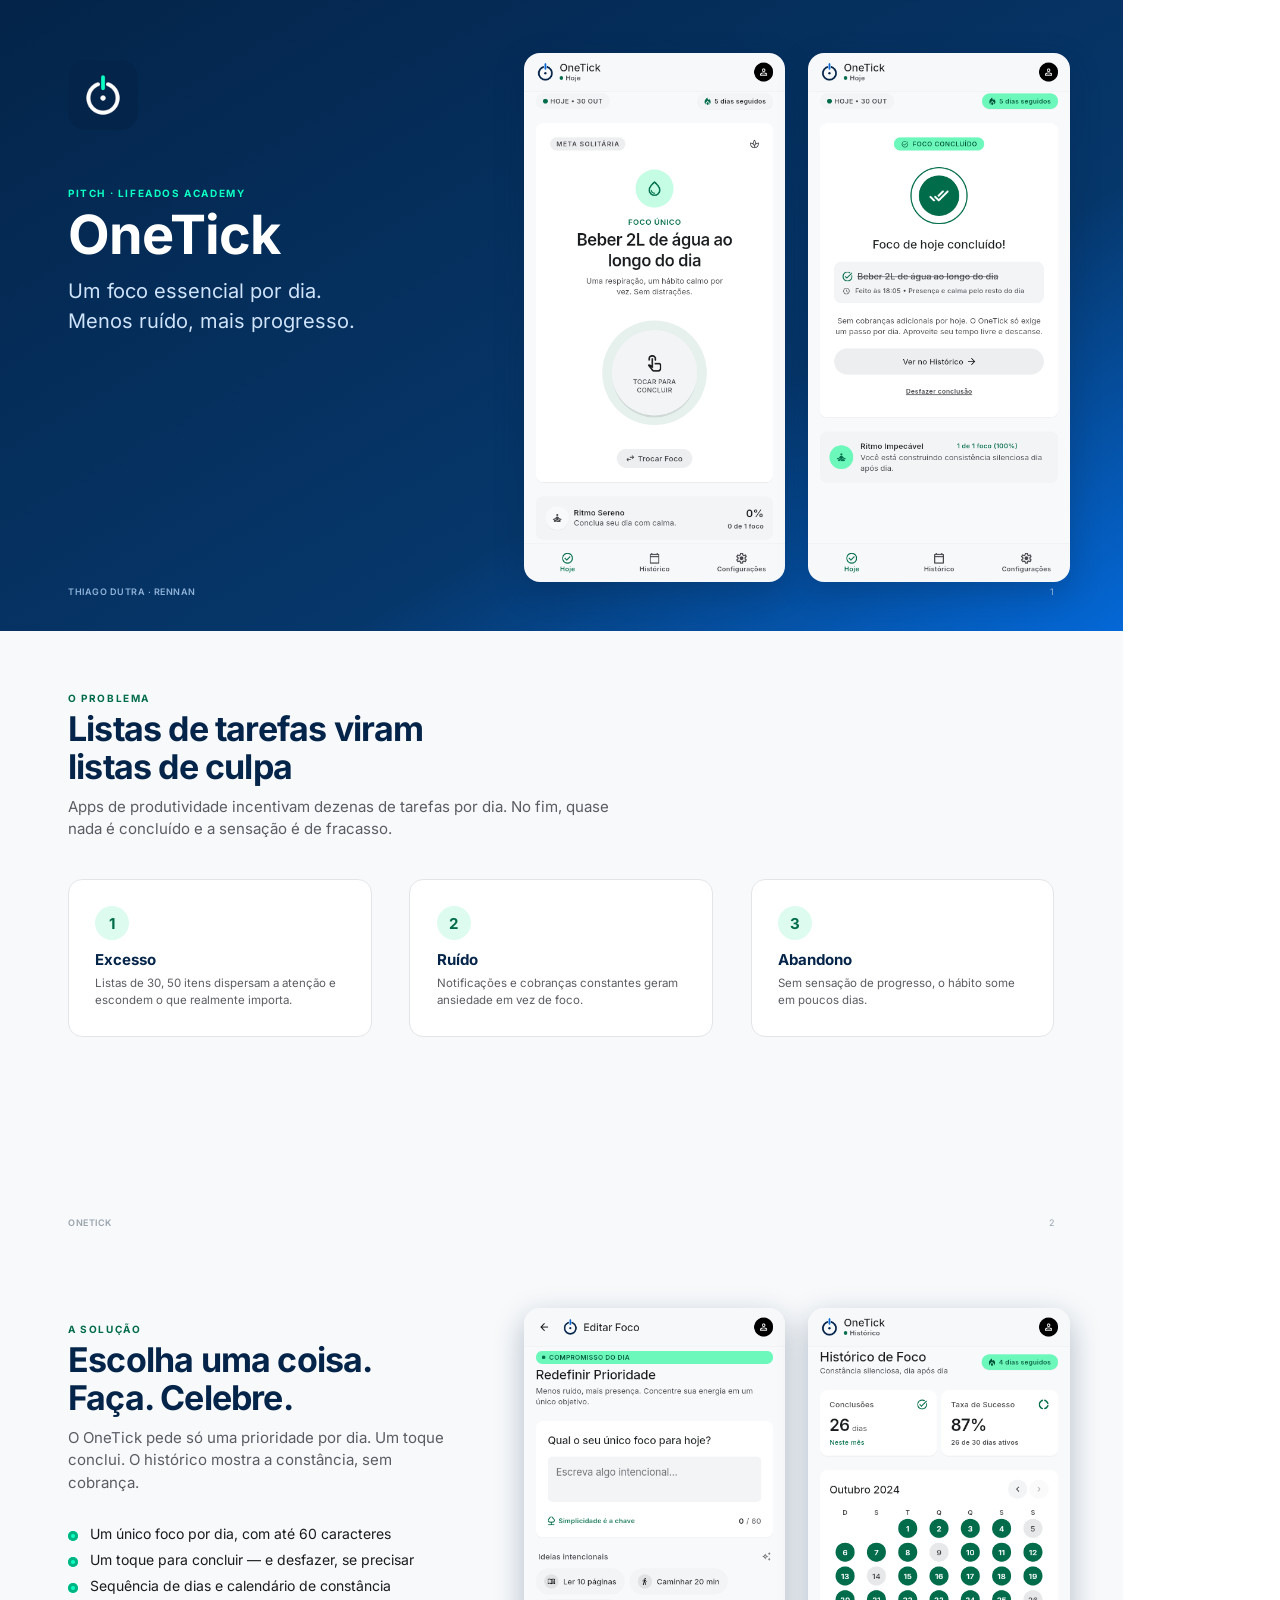
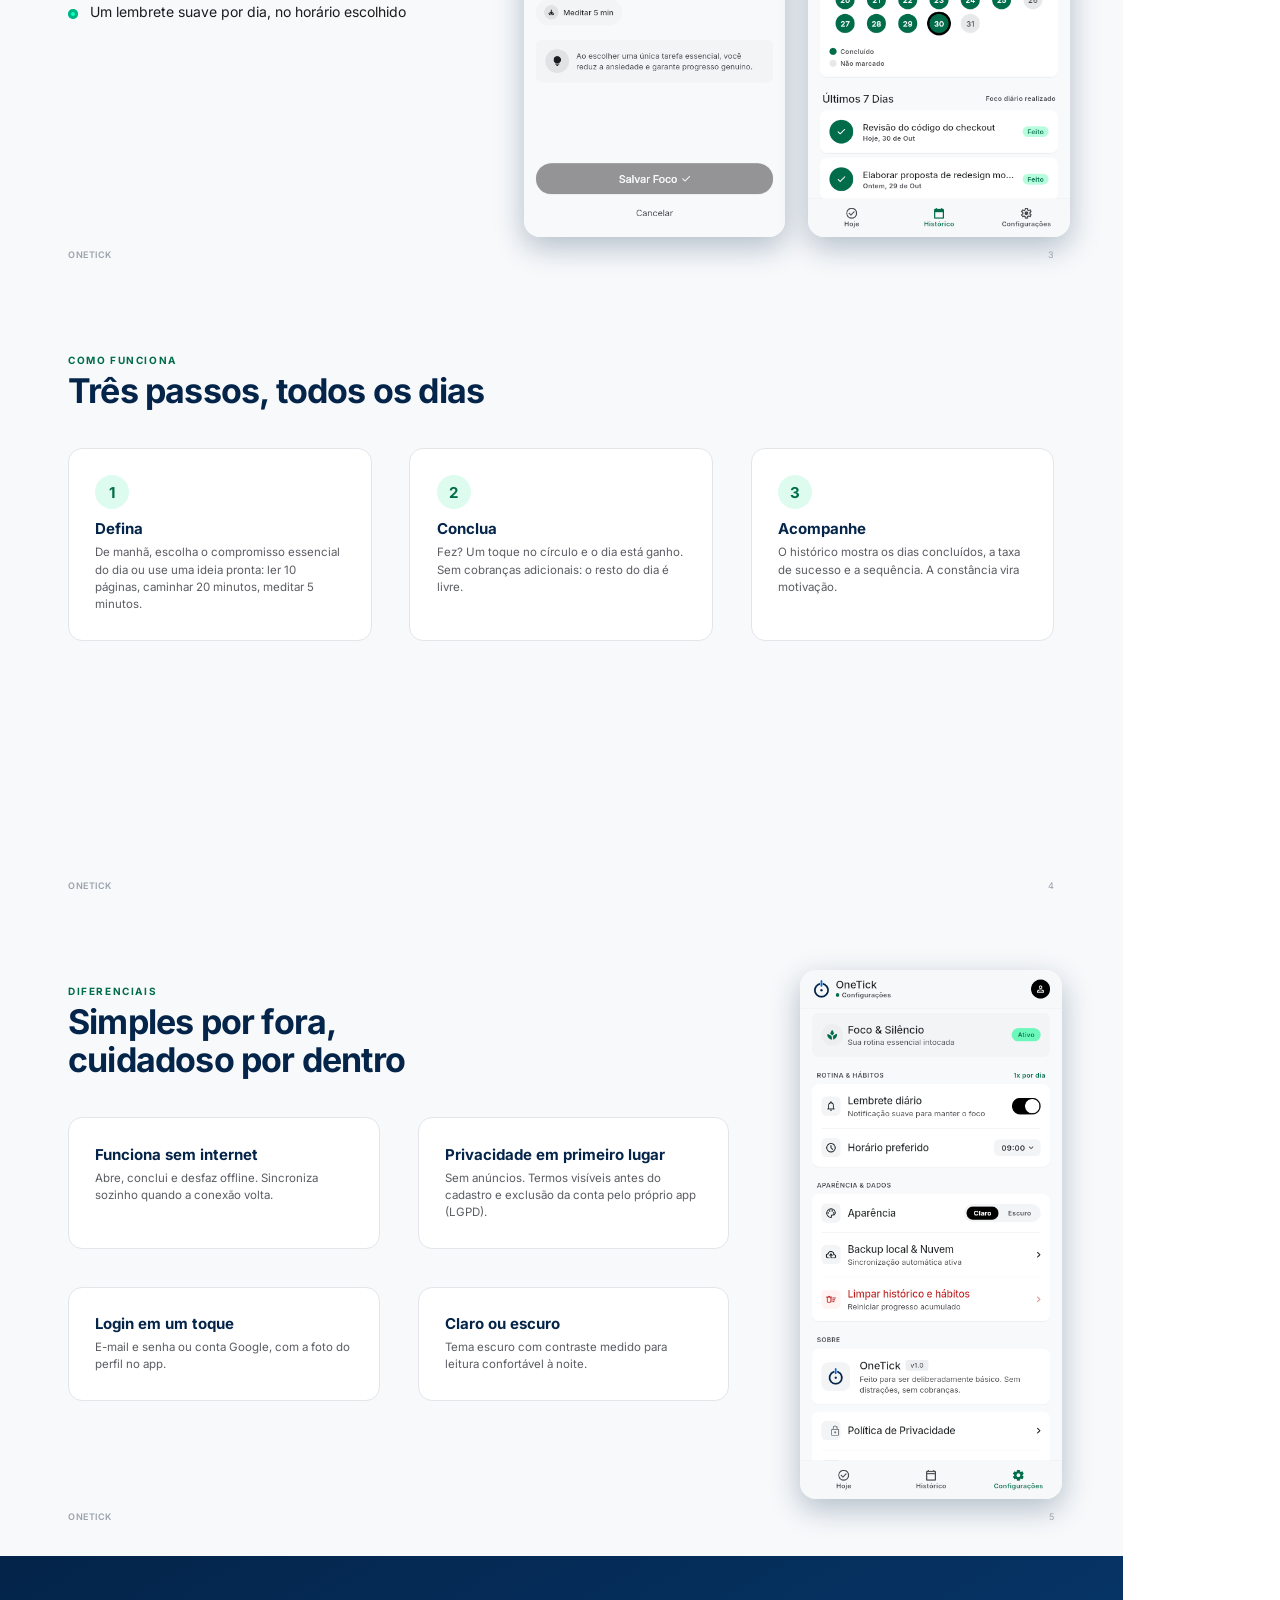
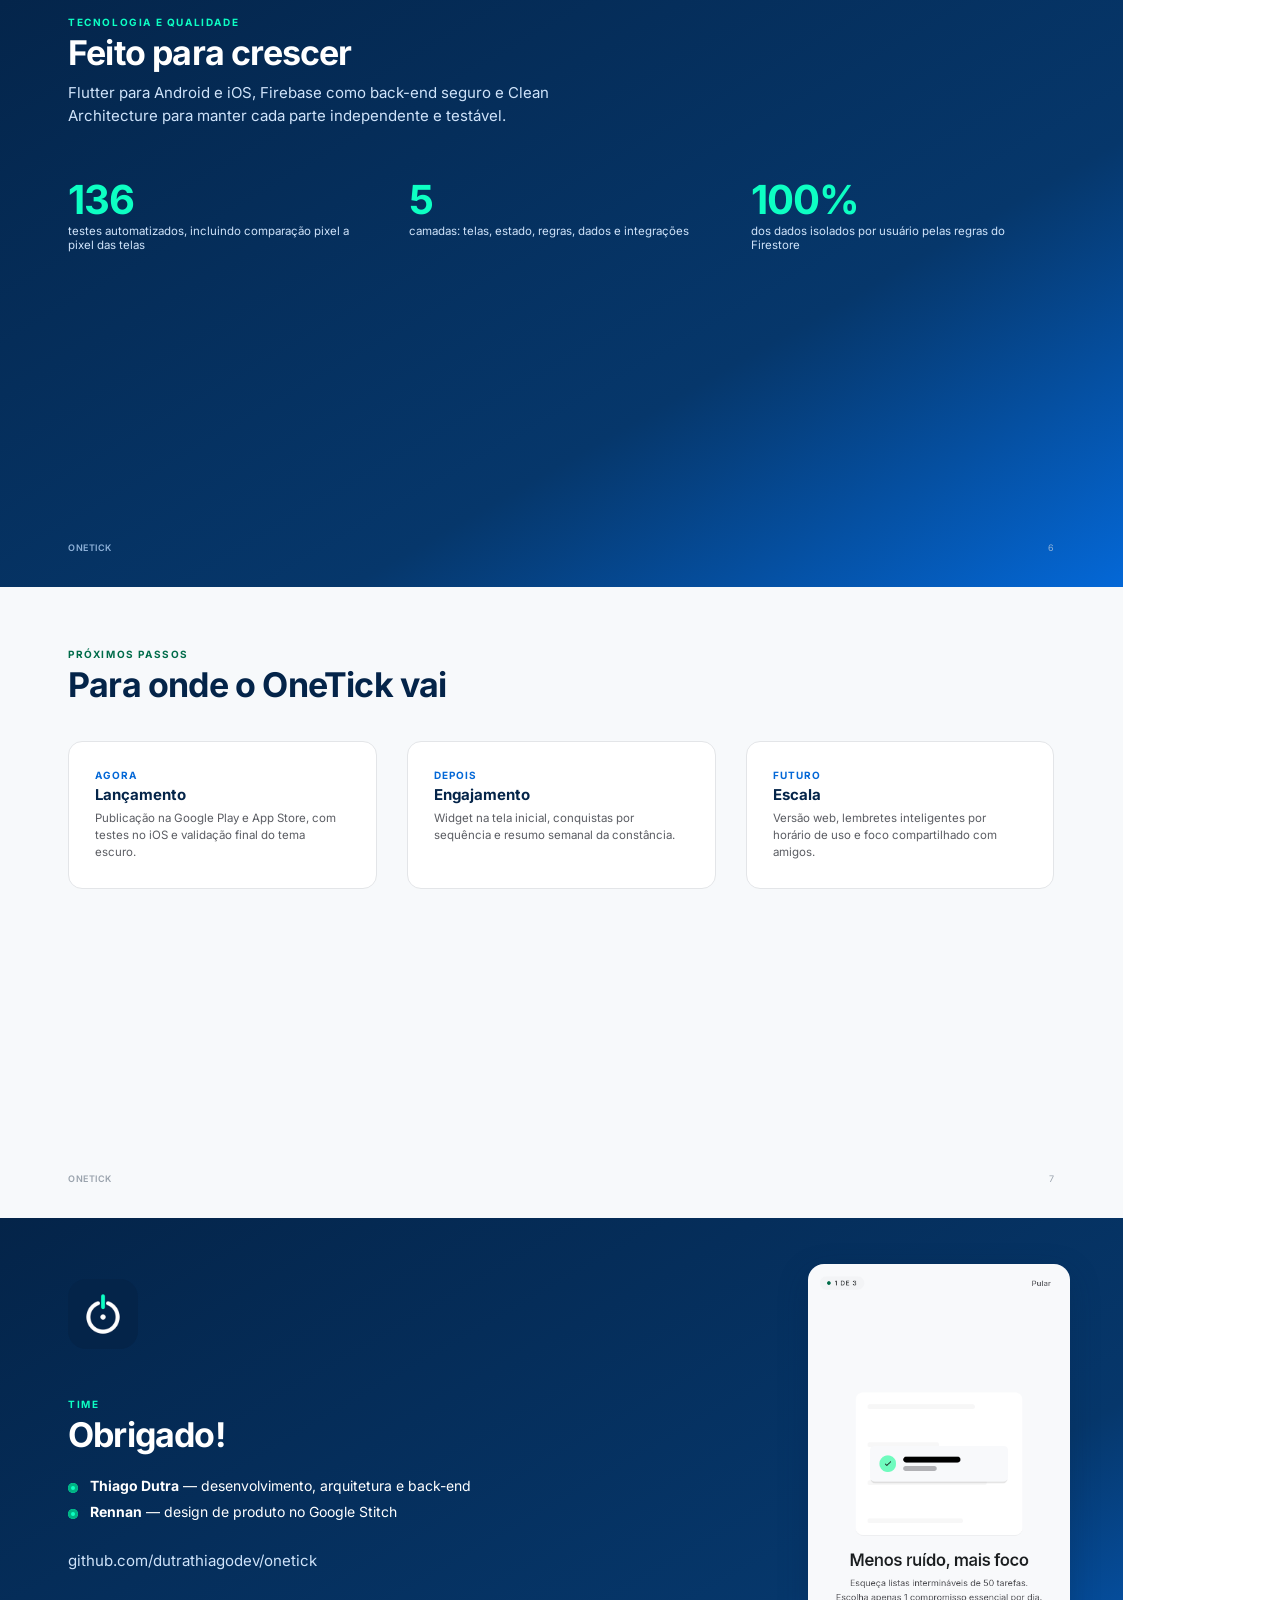
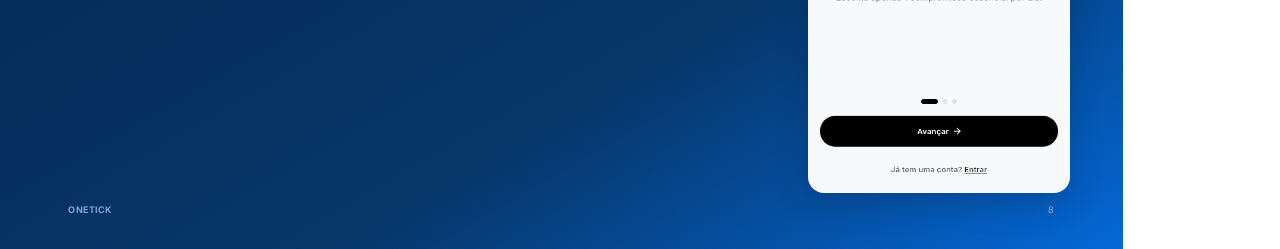
==== docs/apresentacao/src/pitch.html @ 5e39f6e3 "docs(OT-0042): Guia do projeto e pitch em PDF para a apresentação" ====
<!doctype html>
<html lang="pt-BR">
<head>
<meta charset="utf-8">
<title>OneTick — Pitch</title>
<link rel="stylesheet" href="base.css">
<style>
  @page { size: 297mm 167mm; margin: 0; }
  .slide { width: 297mm; height: 167mm; position: relative; overflow: hidden; break-after: page; padding: 16mm 18mm; background: #F7F9FB; }
  .slide:last-child { break-after: auto; }
  .dark { background: linear-gradient(150deg, #042449 0%, #06376b 65%, #0468D7 100%); color: #fff; }
  .kicker { font-size: 10px; font-weight: 700; letter-spacing: 1.6px; color: var(--green); text-transform: uppercase; margin-bottom: 6px; }
  .dark .kicker { color: var(--mint); }
  h1 { font-size: 34px; line-height: 1.12; letter-spacing: -0.8px; margin: 0 0 10px; color: var(--navy); }
  .dark h1 { color: #fff; }
  p.big { font-size: 15px; line-height: 1.5; color: var(--muted); max-width: 150mm; margin: 0; }
  .dark p.big { color: #CFE3FA; }
  .num { position: absolute; right: 18mm; bottom: 9mm; font-size: 9px; color: #9aa3ad; }
  .brand { position: absolute; left: 18mm; bottom: 9mm; font-size: 9px; font-weight: 600; color: #9aa3ad; letter-spacing: .5px; }
  .dark .num, .dark .brand { color: #8fb2d9; }

  .cols { display: grid; gap: 10mm; margin-top: 10mm; }
  .c3 { grid-template-columns: repeat(3, 1fr); }
  .c2 { grid-template-columns: 1fr 1fr; }
  .card { background: #fff; border: 1px solid var(--line); border-radius: 14px; padding: 7mm; }
  .card h3 { margin: 0 0 6px; font-size: 15px; color: var(--navy); }
  .card p { margin: 0; font-size: 11.5px; line-height: 1.5; color: var(--muted); }
  .badge { width: 34px; height: 34px; border-radius: 50%; background: #DDFBEF; color: var(--green); font-weight: 700; font-size: 15px; display: flex; align-items: center; justify-content: center; margin-bottom: 10px; }
  .phones { position: absolute; right: 14mm; top: 12mm; display: flex; gap: 6mm; }
  .phones img { height: 140mm; border-radius: 16px; box-shadow: 0 10px 30px rgba(4,36,73,.28); }
  .stat { font-size: 40px; font-weight: 700; color: var(--mint); letter-spacing: -1px; line-height: 1; }
  .statlbl { font-size: 11.5px; color: #CFE3FA; margin-top: 4px; }
  ul.clean { list-style: none; padding: 0; margin: 8mm 0 0; }
  ul.clean li { font-size: 14px; margin: 0 0 9px; padding-left: 22px; position: relative; color: var(--ink); }
  ul.clean li::before { content: ""; position: absolute; left: 0; top: 6px; width: 10px; height: 10px; border-radius: 50%; background: var(--mint); box-shadow: inset 0 0 0 3px #00b383; }
  .dark ul.clean li { color: #fff; }
  .logo { width: 70px; height: 70px; border-radius: 18px; }
  .road { display: grid; grid-template-columns: repeat(3, 1fr); gap: 8mm; margin-top: 10mm; }
  .road .card h3 span { display: block; font-size: 10px; font-weight: 700; color: var(--blue); letter-spacing: 1px; text-transform: uppercase; margin-bottom: 4px; }
</style>
</head>
<body>

<!-- 1 -->
<section class="slide dark">
  <img class="logo" src="../../images/icone.png" alt="">
  <div style="margin-top: 14mm">
    <div class="kicker">Pitch · Lifeados Academy</div>
    <h1 style="font-size: 54px">OneTick</h1>
    <p class="big" style="font-size: 20px; max-width: 120mm">Um foco essencial por dia.<br>Menos ruído, mais progresso.</p>
  </div>
  <div class="phones" style="top: 14mm">
    <img src="../../../test/goldens/today_pending.png" alt="">
    <img src="../../../test/goldens/today_completed.png" alt="">
  </div>
  <div class="brand">THIAGO DUTRA · RENNAN</div><div class="num">1</div>
</section>

<!-- 2 problema -->
<section class="slide">
  <div class="kicker">O problema</div>
  <h1>Listas de tarefas viram<br>listas de culpa</h1>
  <p class="big">Apps de produtividade incentivam dezenas de tarefas por dia. No fim, quase nada é concluído e a sensação é de fracasso.</p>
  <div class="cols c3">
    <div class="card"><div class="badge">1</div><h3>Excesso</h3><p>Listas de 30, 50 itens dispersam a atenção e escondem o que realmente importa.</p></div>
    <div class="card"><div class="badge">2</div><h3>Ruído</h3><p>Notificações e cobranças constantes geram ansiedade em vez de foco.</p></div>
    <div class="card"><div class="badge">3</div><h3>Abandono</h3><p>Sem sensação de progresso, o hábito some em poucos dias.</p></div>
  </div>
  <div class="brand">ONETICK</div><div class="num">2</div>
</section>

<!-- 3 solução -->
<section class="slide">
  <div class="kicker">A solução</div>
  <h1>Escolha uma coisa.<br>Faça. Celebre.</h1>
  <p class="big" style="max-width: 105mm">O OneTick pede só uma prioridade por dia. Um toque conclui. O histórico mostra a constância, sem cobrança.</p>
  <ul class="clean" style="max-width: 108mm">
    <li>Um único foco por dia, com até 60 caracteres</li>
    <li>Um toque para concluir — e desfazer, se precisar</li>
    <li>Sequência de dias e calendário de constância</li>
    <li>Um lembrete suave por dia, no horário escolhido</li>
  </ul>
  <div class="phones">
    <img src="../../../test/goldens/define_focus.png" alt="">
    <img src="../../../test/goldens/history.png" alt="">
  </div>
  <div class="brand">ONETICK</div><div class="num">3</div>
</section>

<!-- 4 como funciona -->
<section class="slide">
  <div class="kicker">Como funciona</div>
  <h1>Três passos, todos os dias</h1>
  <div class="cols c3">
    <div class="card"><div class="badge">1</div><h3>Defina</h3><p>De manhã, escolha o compromisso essencial do dia ou use uma ideia pronta: ler 10 páginas, caminhar 20 minutos, meditar 5 minutos.</p></div>
    <div class="card"><div class="badge">2</div><h3>Conclua</h3><p>Fez? Um toque no círculo e o dia está ganho. Sem cobranças adicionais: o resto do dia é livre.</p></div>
    <div class="card"><div class="badge">3</div><h3>Acompanhe</h3><p>O histórico mostra os dias concluídos, a taxa de sucesso e a sequência. A constância vira motivação.</p></div>
  </div>
  <div class="brand">ONETICK</div><div class="num">4</div>
</section>

<!-- 5 diferenciais -->
<section class="slide">
  <div class="kicker">Diferenciais</div>
  <h1>Simples por fora,<br>cuidadoso por dentro</h1>
  <div class="cols c2" style="max-width: 175mm">
    <div class="card"><h3>Funciona sem internet</h3><p>Abre, conclui e desfaz offline. Sincroniza sozinho quando a conexão volta.</p></div>
    <div class="card"><h3>Privacidade em primeiro lugar</h3><p>Sem anúncios. Termos visíveis antes do cadastro e exclusão da conta pelo próprio app (LGPD).</p></div>
    <div class="card"><h3>Login em um toque</h3><p>E-mail e senha ou conta Google, com a foto do perfil no app.</p></div>
    <div class="card"><h3>Claro ou escuro</h3><p>Tema escuro com contraste medido para leitura confortável à noite.</p></div>
  </div>
  <div class="phones" style="right: 16mm">
    <img src="../../../test/goldens/settings.png" alt="">
  </div>
  <div class="brand">ONETICK</div><div class="num">5</div>
</section>

<!-- 6 tecnologia -->
<section class="slide dark">
  <div class="kicker">Tecnologia e qualidade</div>
  <h1>Feito para crescer</h1>
  <p class="big">Flutter para Android e iOS, Firebase como back-end seguro e Clean Architecture para manter cada parte independente e testável.</p>
  <div class="cols c3" style="margin-top: 14mm">
    <div><div class="stat">136</div><div class="statlbl">testes automatizados, incluindo comparação pixel a pixel das telas</div></div>
    <div><div class="stat">5</div><div class="statlbl">camadas: telas, estado, regras, dados e integrações</div></div>
    <div><div class="stat">100%</div><div class="statlbl">dos dados isolados por usuário pelas regras do Firestore</div></div>
  </div>
  <div class="brand">ONETICK</div><div class="num">6</div>
</section>

<!-- 7 roadmap -->
<section class="slide">
  <div class="kicker">Próximos passos</div>
  <h1>Para onde o OneTick vai</h1>
  <div class="road">
    <div class="card"><h3><span>Agora</span>Lançamento</h3><p>Publicação na Google Play e App Store, com testes no iOS e validação final do tema escuro.</p></div>
    <div class="card"><h3><span>Depois</span>Engajamento</h3><p>Widget na tela inicial, conquistas por sequência e resumo semanal da constância.</p></div>
    <div class="card"><h3><span>Futuro</span>Escala</h3><p>Versão web, lembretes inteligentes por horário de uso e foco compartilhado com amigos.</p></div>
  </div>
  <div class="brand">ONETICK</div><div class="num">7</div>
</section>

<!-- 8 time -->
<section class="slide dark">
  <img class="logo" src="../../images/icone.png" alt="">
  <div style="margin-top: 12mm">
    <div class="kicker">Time</div>
    <h1>Obrigado!</h1>
    <ul class="clean" style="margin-top: 6mm">
      <li><b>Thiago Dutra</b> — desenvolvimento, arquitetura e back-end</li>
      <li><b>Rennan</b> — design de produto no Google Stitch</li>
    </ul>
    <p class="big" style="margin-top: 8mm">github.com/dutrathiagodev/onetick</p>
  </div>
  <div class="phones">
    <img src="../../../test/goldens/onboarding_1.png" alt="">
  </div>
  <div class="brand">ONETICK</div><div class="num">8</div>
</section>

</body>
</html>
---- docs/apresentacao/src/base.css ----
@font-face { font-family: Inter; src: url(../../../assets/fonts/Inter-Regular.ttf); font-weight: 400; }
@font-face { font-family: Inter; src: url(../../../assets/fonts/Inter-Medium.ttf); font-weight: 500; }
@font-face { font-family: Inter; src: url(../../../assets/fonts/Inter-SemiBold.ttf); font-weight: 600; }
@font-face { font-family: Inter; src: url(../../../assets/fonts/Inter-Bold.ttf); font-weight: 700; }

:root {
  --navy: #042449;
  --blue: #0468D7;
  --mint: #0DFFC3;
  --green: #006C4A;
  --ink: #1A1C1E;
  --muted: #5B5D63;
  --line: #E3E5E8;
  --soft: #F4F6F8;
}

* { box-sizing: border-box; }
html, body { margin: 0; padding: 0; }
body {
  font-family: Inter, sans-serif;
  color: var(--ink);
  -webkit-print-color-adjust: exact;
  print-color-adjust: exact;
}

code, pre { font-family: "DejaVu Sans Mono", "Liberation Mono", monospace; }

pre {
  background: #0E1B2C;
  color: #E6EDF6;
  border-radius: 10px;
  padding: 12px 14px;
  font-size: 9.6px;
  line-height: 1.5;
  white-space: pre-wrap;
  word-break: break-word;
  margin: 8px 0 10px;
  break-inside: avoid;
}
pre .c { color: #7FD8B6; }   /* comment */
pre .k { color: #8CB8FF; }   /* keyword */
pre .s { color: #FFD58A; }   /* string */
pre .f { color: var(--mint); font-weight: 600; } /* highlight */

.path {
  display: inline-block;
  font-family: "DejaVu Sans Mono", monospace;
  font-size: 9px;
  color: var(--blue);
  background: #EAF2FD;
  border-radius: 4px;
  padding: 2px 6px;
}
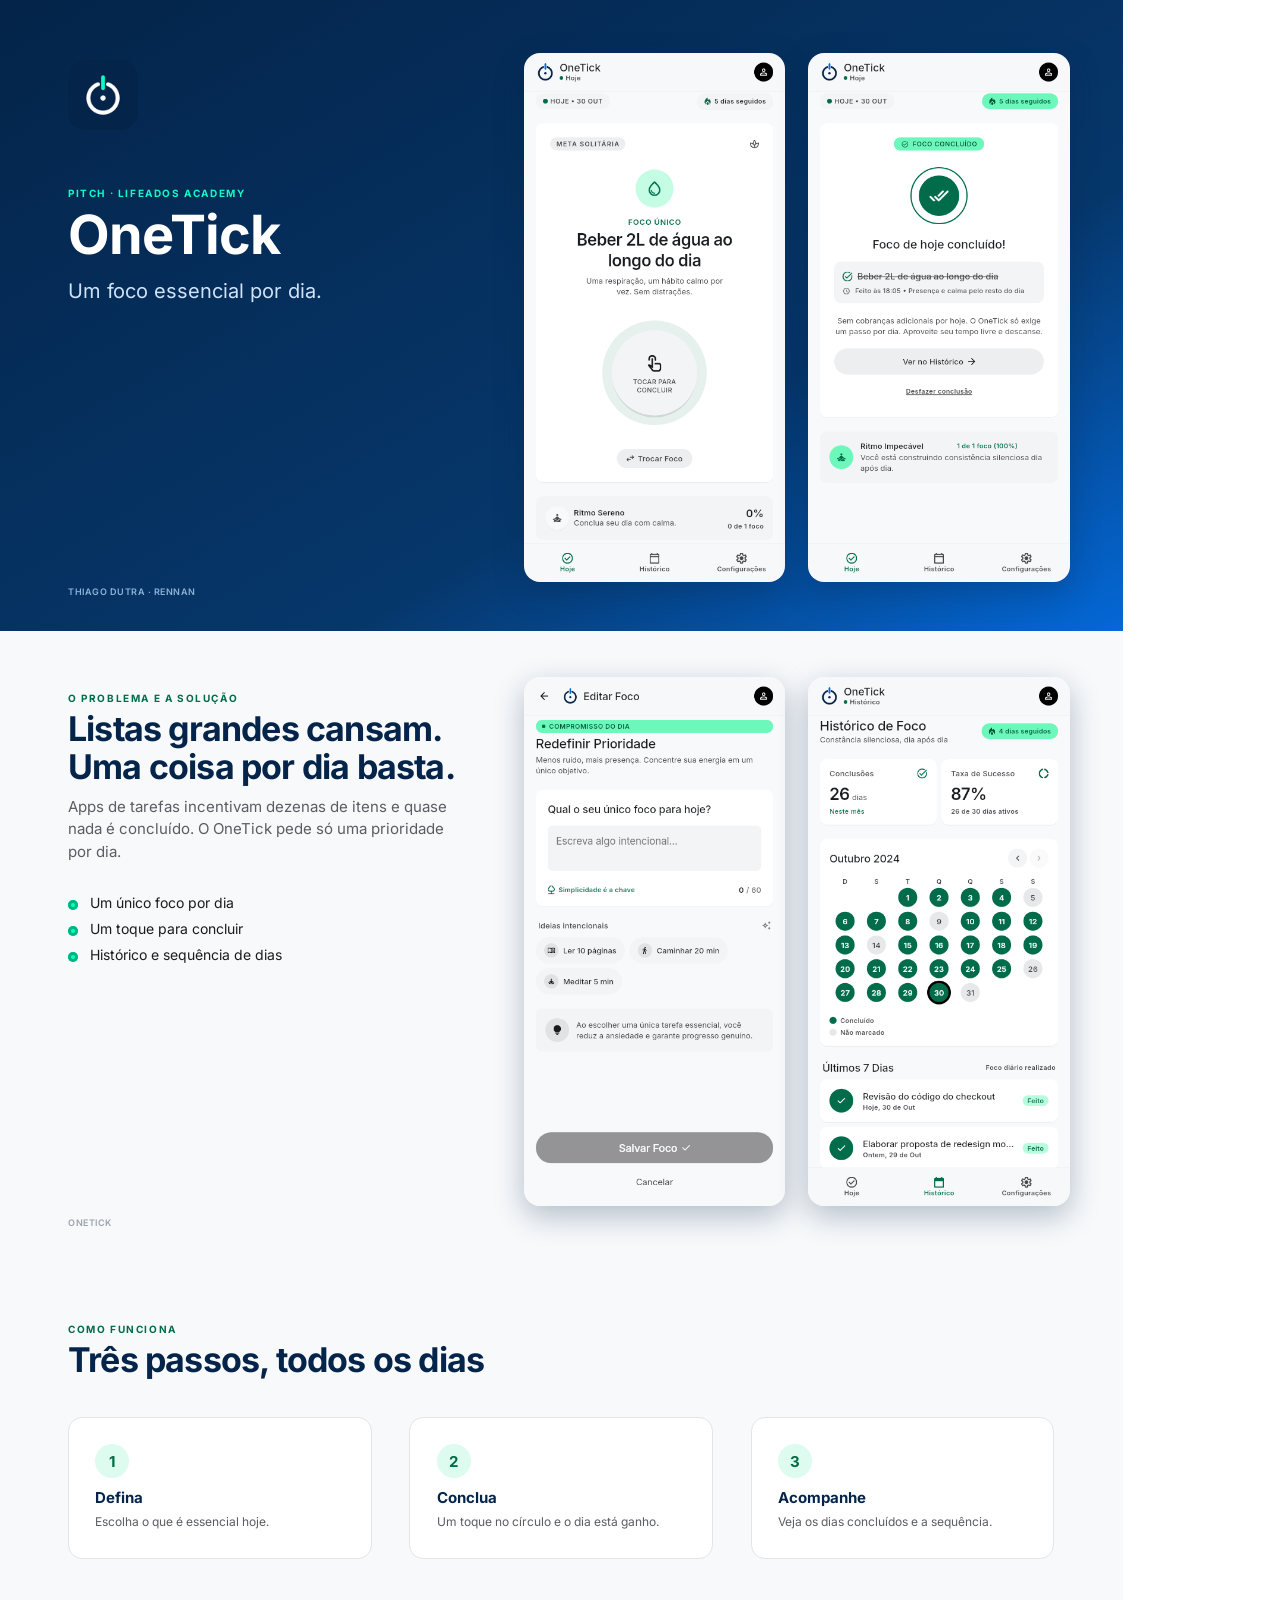
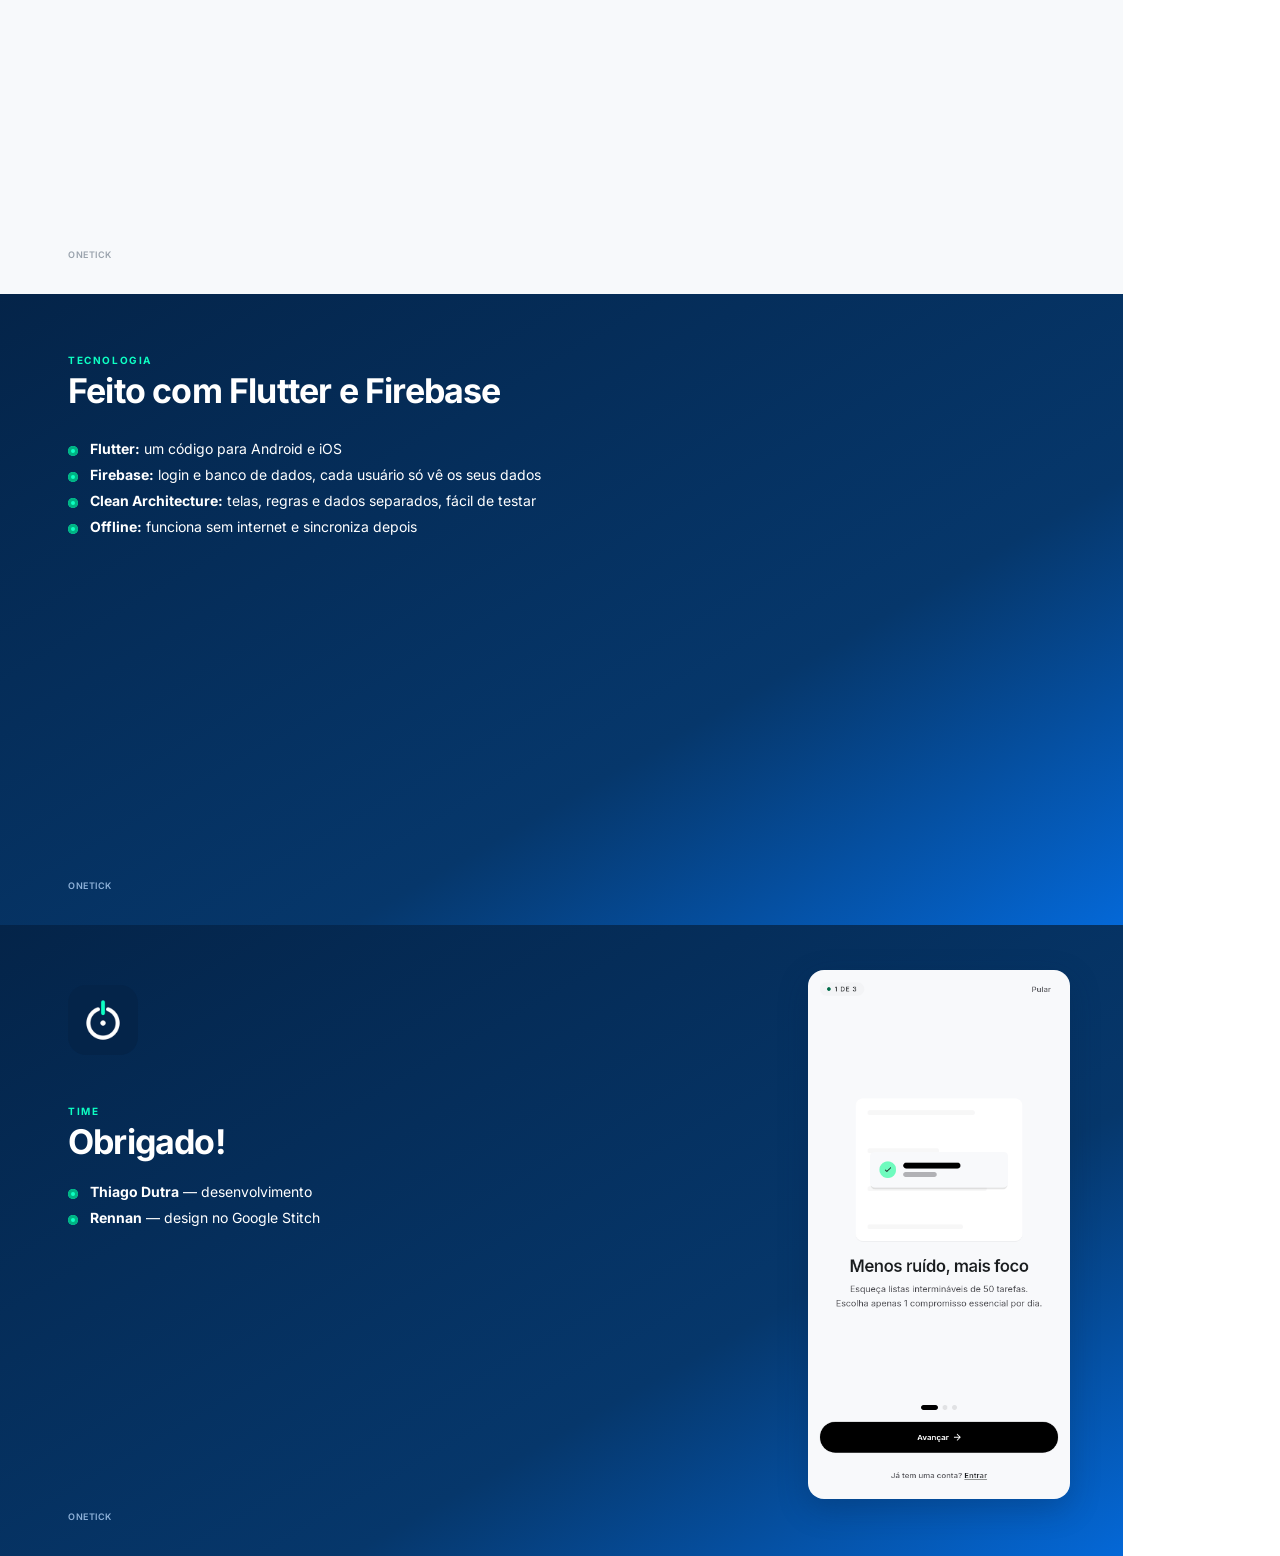
==== commit ffe5cc2e: "docs(OT-0042): Simplificar guia e pitch da apresentação" ====
--- a/docs/apresentacao/src/pitch.html
+++ b/docs/apresentacao/src/pitch.html
@@ -18,144 +18,95 @@
   .num { position: absolute; right: 18mm; bottom: 9mm; font-size: 9px; color: #9aa3ad; }
   .brand { position: absolute; left: 18mm; bottom: 9mm; font-size: 9px; font-weight: 600; color: #9aa3ad; letter-spacing: .5px; }
   .dark .num, .dark .brand { color: #8fb2d9; }
-
   .cols { display: grid; gap: 10mm; margin-top: 10mm; }
   .c3 { grid-template-columns: repeat(3, 1fr); }
-  .c2 { grid-template-columns: 1fr 1fr; }
   .card { background: #fff; border: 1px solid var(--line); border-radius: 14px; padding: 7mm; }
   .card h3 { margin: 0 0 6px; font-size: 15px; color: var(--navy); }
-  .card p { margin: 0; font-size: 11.5px; line-height: 1.5; color: var(--muted); }
+  .card p { margin: 0; font-size: 12px; line-height: 1.5; color: var(--muted); }
   .badge { width: 34px; height: 34px; border-radius: 50%; background: #DDFBEF; color: var(--green); font-weight: 700; font-size: 15px; display: flex; align-items: center; justify-content: center; margin-bottom: 10px; }
   .phones { position: absolute; right: 14mm; top: 12mm; display: flex; gap: 6mm; }
   .phones img { height: 140mm; border-radius: 16px; box-shadow: 0 10px 30px rgba(4,36,73,.28); }
-  .stat { font-size: 40px; font-weight: 700; color: var(--mint); letter-spacing: -1px; line-height: 1; }
-  .statlbl { font-size: 11.5px; color: #CFE3FA; margin-top: 4px; }
   ul.clean { list-style: none; padding: 0; margin: 8mm 0 0; }
   ul.clean li { font-size: 14px; margin: 0 0 9px; padding-left: 22px; position: relative; color: var(--ink); }
   ul.clean li::before { content: ""; position: absolute; left: 0; top: 6px; width: 10px; height: 10px; border-radius: 50%; background: var(--mint); box-shadow: inset 0 0 0 3px #00b383; }
   .dark ul.clean li { color: #fff; }
   .logo { width: 70px; height: 70px; border-radius: 18px; }
-  .road { display: grid; grid-template-columns: repeat(3, 1fr); gap: 8mm; margin-top: 10mm; }
-  .road .card h3 span { display: block; font-size: 10px; font-weight: 700; color: var(--blue); letter-spacing: 1px; text-transform: uppercase; margin-bottom: 4px; }
 </style>
 </head>
 <body>
 
-<!-- 1 -->
+<!-- 1 capa -->
 <section class="slide dark">
   <img class="logo" src="../../images/icone.png" alt="">
   <div style="margin-top: 14mm">
     <div class="kicker">Pitch · Lifeados Academy</div>
     <h1 style="font-size: 54px">OneTick</h1>
-    <p class="big" style="font-size: 20px; max-width: 120mm">Um foco essencial por dia.<br>Menos ruído, mais progresso.</p>
+    <p class="big" style="font-size: 20px; max-width: 120mm">Um foco essencial por dia.</p>
   </div>
   <div class="phones" style="top: 14mm">
     <img src="../../../test/goldens/today_pending.png" alt="">
     <img src="../../../test/goldens/today_completed.png" alt="">
   </div>
-  <div class="brand">THIAGO DUTRA · RENNAN</div><div class="num">1</div>
+  <div class="brand">THIAGO DUTRA · RENNAN</div>
 </section>
 
-<!-- 2 problema -->
+<!-- 2 problema e solução -->
 <section class="slide">
-  <div class="kicker">O problema</div>
-  <h1>Listas de tarefas viram<br>listas de culpa</h1>
-  <p class="big">Apps de produtividade incentivam dezenas de tarefas por dia. No fim, quase nada é concluído e a sensação é de fracasso.</p>
-  <div class="cols c3">
-    <div class="card"><div class="badge">1</div><h3>Excesso</h3><p>Listas de 30, 50 itens dispersam a atenção e escondem o que realmente importa.</p></div>
-    <div class="card"><div class="badge">2</div><h3>Ruído</h3><p>Notificações e cobranças constantes geram ansiedade em vez de foco.</p></div>
-    <div class="card"><div class="badge">3</div><h3>Abandono</h3><p>Sem sensação de progresso, o hábito some em poucos dias.</p></div>
-  </div>
-  <div class="brand">ONETICK</div><div class="num">2</div>
-</section>
-
-<!-- 3 solução -->
-<section class="slide">
-  <div class="kicker">A solução</div>
-  <h1>Escolha uma coisa.<br>Faça. Celebre.</h1>
-  <p class="big" style="max-width: 105mm">O OneTick pede só uma prioridade por dia. Um toque conclui. O histórico mostra a constância, sem cobrança.</p>
+  <div class="kicker">O problema e a solução</div>
+  <h1>Listas grandes cansam.<br>Uma coisa por dia basta.</h1>
+  <p class="big" style="max-width: 105mm">Apps de tarefas incentivam dezenas de itens e quase nada é concluído. O OneTick pede só uma prioridade por dia.</p>
   <ul class="clean" style="max-width: 108mm">
-    <li>Um único foco por dia, com até 60 caracteres</li>
-    <li>Um toque para concluir — e desfazer, se precisar</li>
-    <li>Sequência de dias e calendário de constância</li>
-    <li>Um lembrete suave por dia, no horário escolhido</li>
+    <li>Um único foco por dia</li>
+    <li>Um toque para concluir</li>
+    <li>Histórico e sequência de dias</li>
   </ul>
   <div class="phones">
     <img src="../../../test/goldens/define_focus.png" alt="">
     <img src="../../../test/goldens/history.png" alt="">
   </div>
-  <div class="brand">ONETICK</div><div class="num">3</div>
+  <div class="brand">ONETICK</div>
 </section>
 
-<!-- 4 como funciona -->
+<!-- 3 como funciona -->
 <section class="slide">
   <div class="kicker">Como funciona</div>
   <h1>Três passos, todos os dias</h1>
   <div class="cols c3">
-    <div class="card"><div class="badge">1</div><h3>Defina</h3><p>De manhã, escolha o compromisso essencial do dia ou use uma ideia pronta: ler 10 páginas, caminhar 20 minutos, meditar 5 minutos.</p></div>
-    <div class="card"><div class="badge">2</div><h3>Conclua</h3><p>Fez? Um toque no círculo e o dia está ganho. Sem cobranças adicionais: o resto do dia é livre.</p></div>
-    <div class="card"><div class="badge">3</div><h3>Acompanhe</h3><p>O histórico mostra os dias concluídos, a taxa de sucesso e a sequência. A constância vira motivação.</p></div>
+    <div class="card"><div class="badge">1</div><h3>Defina</h3><p>Escolha o que é essencial hoje.</p></div>
+    <div class="card"><div class="badge">2</div><h3>Conclua</h3><p>Um toque no círculo e o dia está ganho.</p></div>
+    <div class="card"><div class="badge">3</div><h3>Acompanhe</h3><p>Veja os dias concluídos e a sequência.</p></div>
   </div>
-  <div class="brand">ONETICK</div><div class="num">4</div>
+  <div class="brand">ONETICK</div>
 </section>
 
-<!-- 5 diferenciais -->
-<section class="slide">
-  <div class="kicker">Diferenciais</div>
-  <h1>Simples por fora,<br>cuidadoso por dentro</h1>
-  <div class="cols c2" style="max-width: 175mm">
-    <div class="card"><h3>Funciona sem internet</h3><p>Abre, conclui e desfaz offline. Sincroniza sozinho quando a conexão volta.</p></div>
-    <div class="card"><h3>Privacidade em primeiro lugar</h3><p>Sem anúncios. Termos visíveis antes do cadastro e exclusão da conta pelo próprio app (LGPD).</p></div>
-    <div class="card"><h3>Login em um toque</h3><p>E-mail e senha ou conta Google, com a foto do perfil no app.</p></div>
-    <div class="card"><h3>Claro ou escuro</h3><p>Tema escuro com contraste medido para leitura confortável à noite.</p></div>
-  </div>
-  <div class="phones" style="right: 16mm">
-    <img src="../../../test/goldens/settings.png" alt="">
-  </div>
-  <div class="brand">ONETICK</div><div class="num">5</div>
+<!-- 4 tecnologia -->
+<section class="slide dark">
+  <div class="kicker">Tecnologia</div>
+  <h1>Feito com Flutter e Firebase</h1>
+  <ul class="clean" style="max-width: 170mm">
+    <li><b>Flutter:</b> um código para Android e iOS</li>
+    <li><b>Firebase:</b> login e banco de dados, cada usuário só vê os seus dados</li>
+    <li><b>Clean Architecture:</b> telas, regras e dados separados, fácil de testar</li>
+    <li><b>Offline:</b> funciona sem internet e sincroniza depois</li>
+  </ul>
+  <div class="brand">ONETICK</div>
 </section>
 
-<!-- 6 tecnologia -->
-<section class="slide dark">
-  <div class="kicker">Tecnologia e qualidade</div>
-  <h1>Feito para crescer</h1>
-  <p class="big">Flutter para Android e iOS, Firebase como back-end seguro e Clean Architecture para manter cada parte independente e testável.</p>
-  <div class="cols c3" style="margin-top: 14mm">
-    <div><div class="stat">136</div><div class="statlbl">testes automatizados, incluindo comparação pixel a pixel das telas</div></div>
-    <div><div class="stat">5</div><div class="statlbl">camadas: telas, estado, regras, dados e integrações</div></div>
-    <div><div class="stat">100%</div><div class="statlbl">dos dados isolados por usuário pelas regras do Firestore</div></div>
-  </div>
-  <div class="brand">ONETICK</div><div class="num">6</div>
-</section>
-
-<!-- 7 roadmap -->
-<section class="slide">
-  <div class="kicker">Próximos passos</div>
-  <h1>Para onde o OneTick vai</h1>
-  <div class="road">
-    <div class="card"><h3><span>Agora</span>Lançamento</h3><p>Publicação na Google Play e App Store, com testes no iOS e validação final do tema escuro.</p></div>
-    <div class="card"><h3><span>Depois</span>Engajamento</h3><p>Widget na tela inicial, conquistas por sequência e resumo semanal da constância.</p></div>
-    <div class="card"><h3><span>Futuro</span>Escala</h3><p>Versão web, lembretes inteligentes por horário de uso e foco compartilhado com amigos.</p></div>
-  </div>
-  <div class="brand">ONETICK</div><div class="num">7</div>
-</section>
-
-<!-- 8 time -->
+<!-- 5 time -->
 <section class="slide dark">
   <img class="logo" src="../../images/icone.png" alt="">
   <div style="margin-top: 12mm">
     <div class="kicker">Time</div>
     <h1>Obrigado!</h1>
     <ul class="clean" style="margin-top: 6mm">
-      <li><b>Thiago Dutra</b> — desenvolvimento, arquitetura e back-end</li>
-      <li><b>Rennan</b> — design de produto no Google Stitch</li>
+      <li><b>Thiago Dutra</b> — desenvolvimento</li>
+      <li><b>Rennan</b> — design no Google Stitch</li>
     </ul>
-    <p class="big" style="margin-top: 8mm">github.com/dutrathiagodev/onetick</p>
   </div>
   <div class="phones">
     <img src="../../../test/goldens/onboarding_1.png" alt="">
   </div>
-  <div class="brand">ONETICK</div><div class="num">8</div>
+  <div class="brand">ONETICK</div>
 </section>
 
 </body>
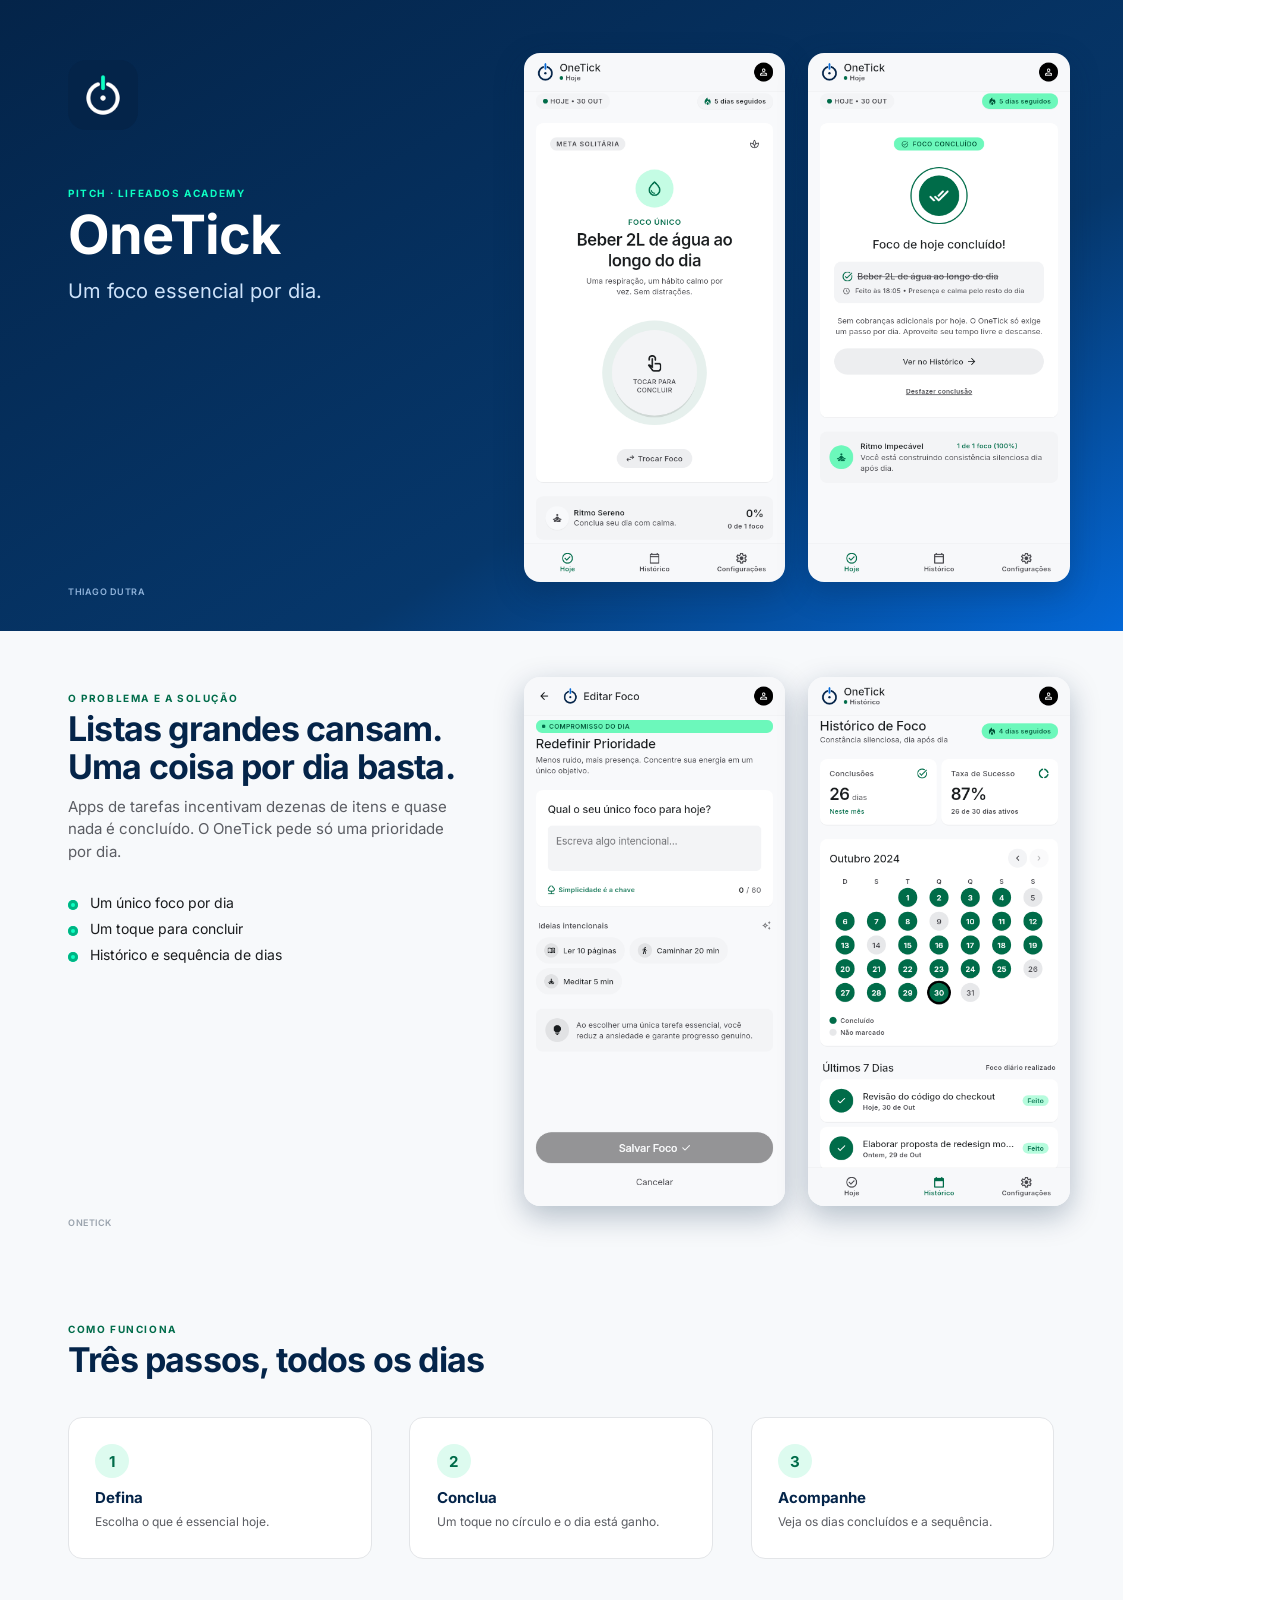
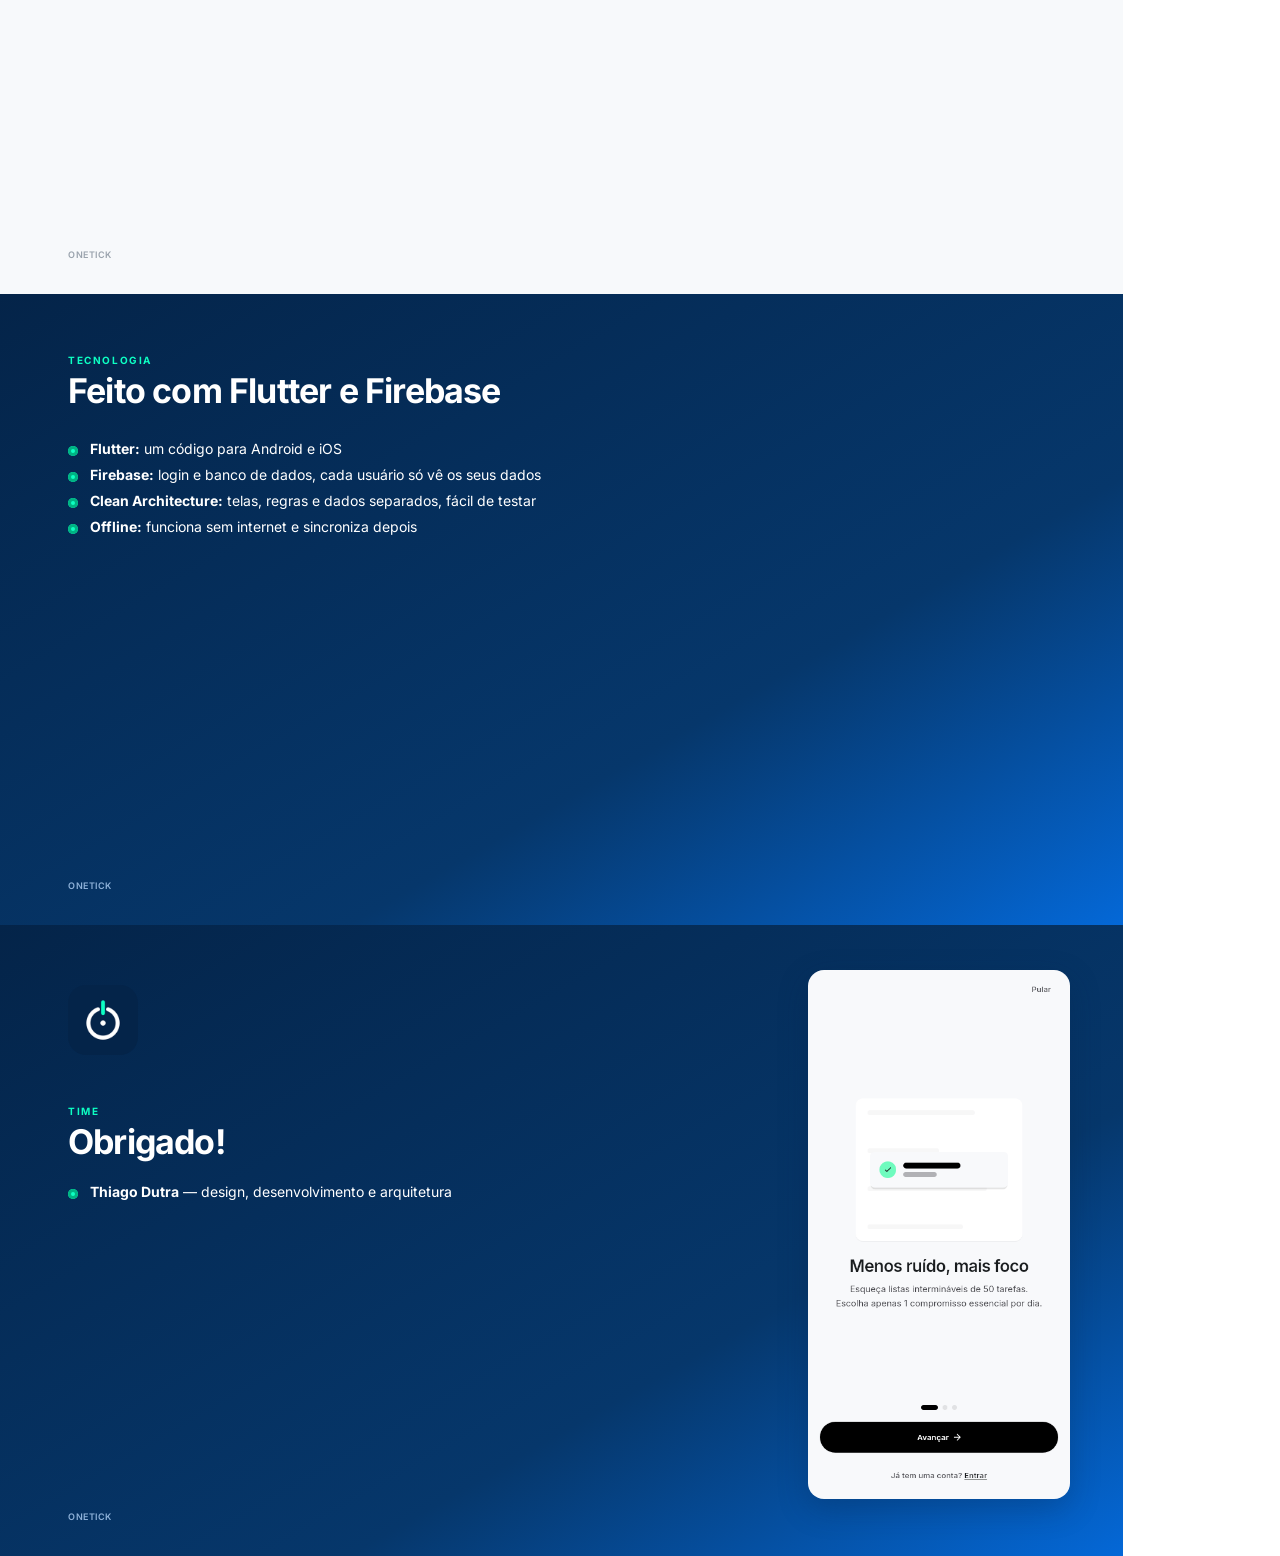
==== commit 1123065d: "feat(OT-0043): Componentes nativos no iOS, onboarding sem contador e ajustes de arquitetura - iOS: i" ====
--- a/docs/apresentacao/src/pitch.html
+++ b/docs/apresentacao/src/pitch.html
@@ -47,7 +47,7 @@
     <img src="../../../test/goldens/today_pending.png" alt="">
     <img src="../../../test/goldens/today_completed.png" alt="">
   </div>
-  <div class="brand">THIAGO DUTRA · RENNAN</div>
+  <div class="brand">THIAGO DUTRA</div>
 </section>
 
 <!-- 2 problema e solução -->
@@ -99,8 +99,7 @@
     <div class="kicker">Time</div>
     <h1>Obrigado!</h1>
     <ul class="clean" style="margin-top: 6mm">
-      <li><b>Thiago Dutra</b> — desenvolvimento</li>
-      <li><b>Rennan</b> — design no Google Stitch</li>
+      <li><b>Thiago Dutra</b> — design, desenvolvimento e arquitetura</li>
     </ul>
   </div>
   <div class="phones">
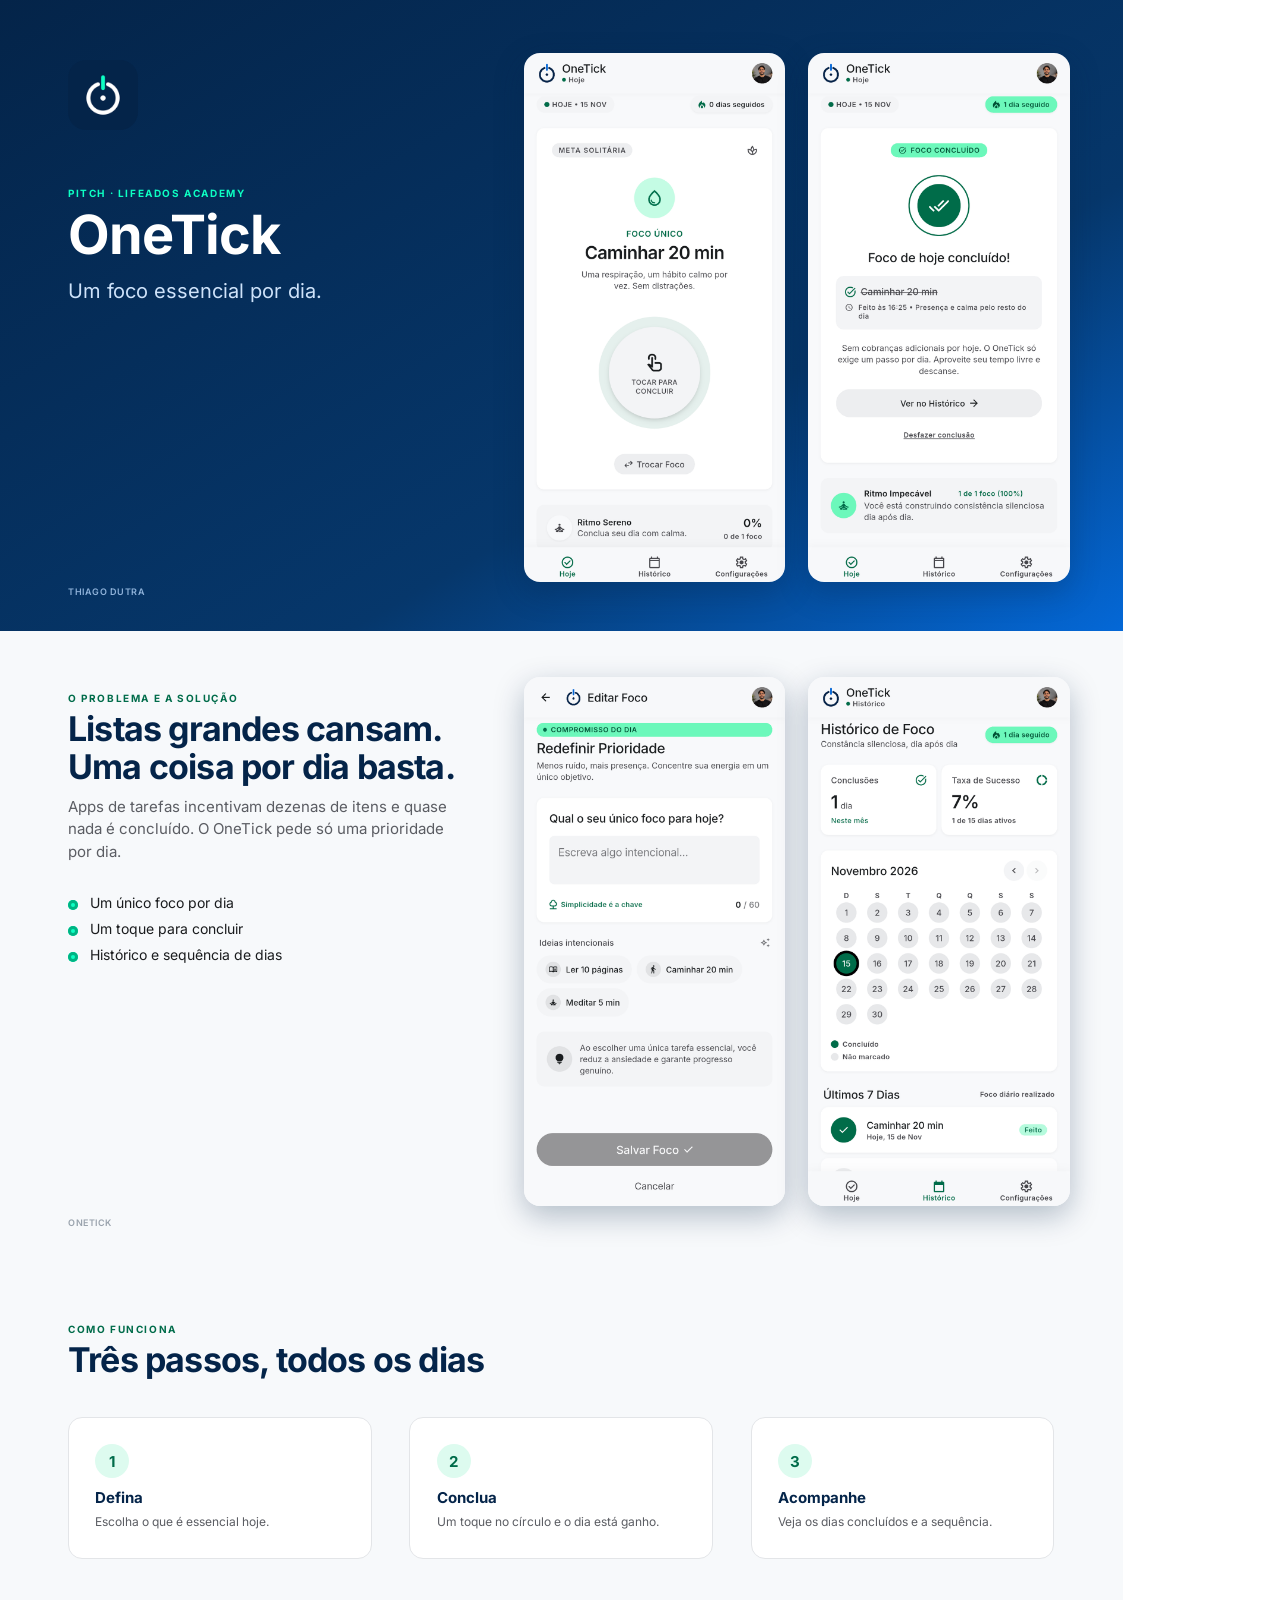
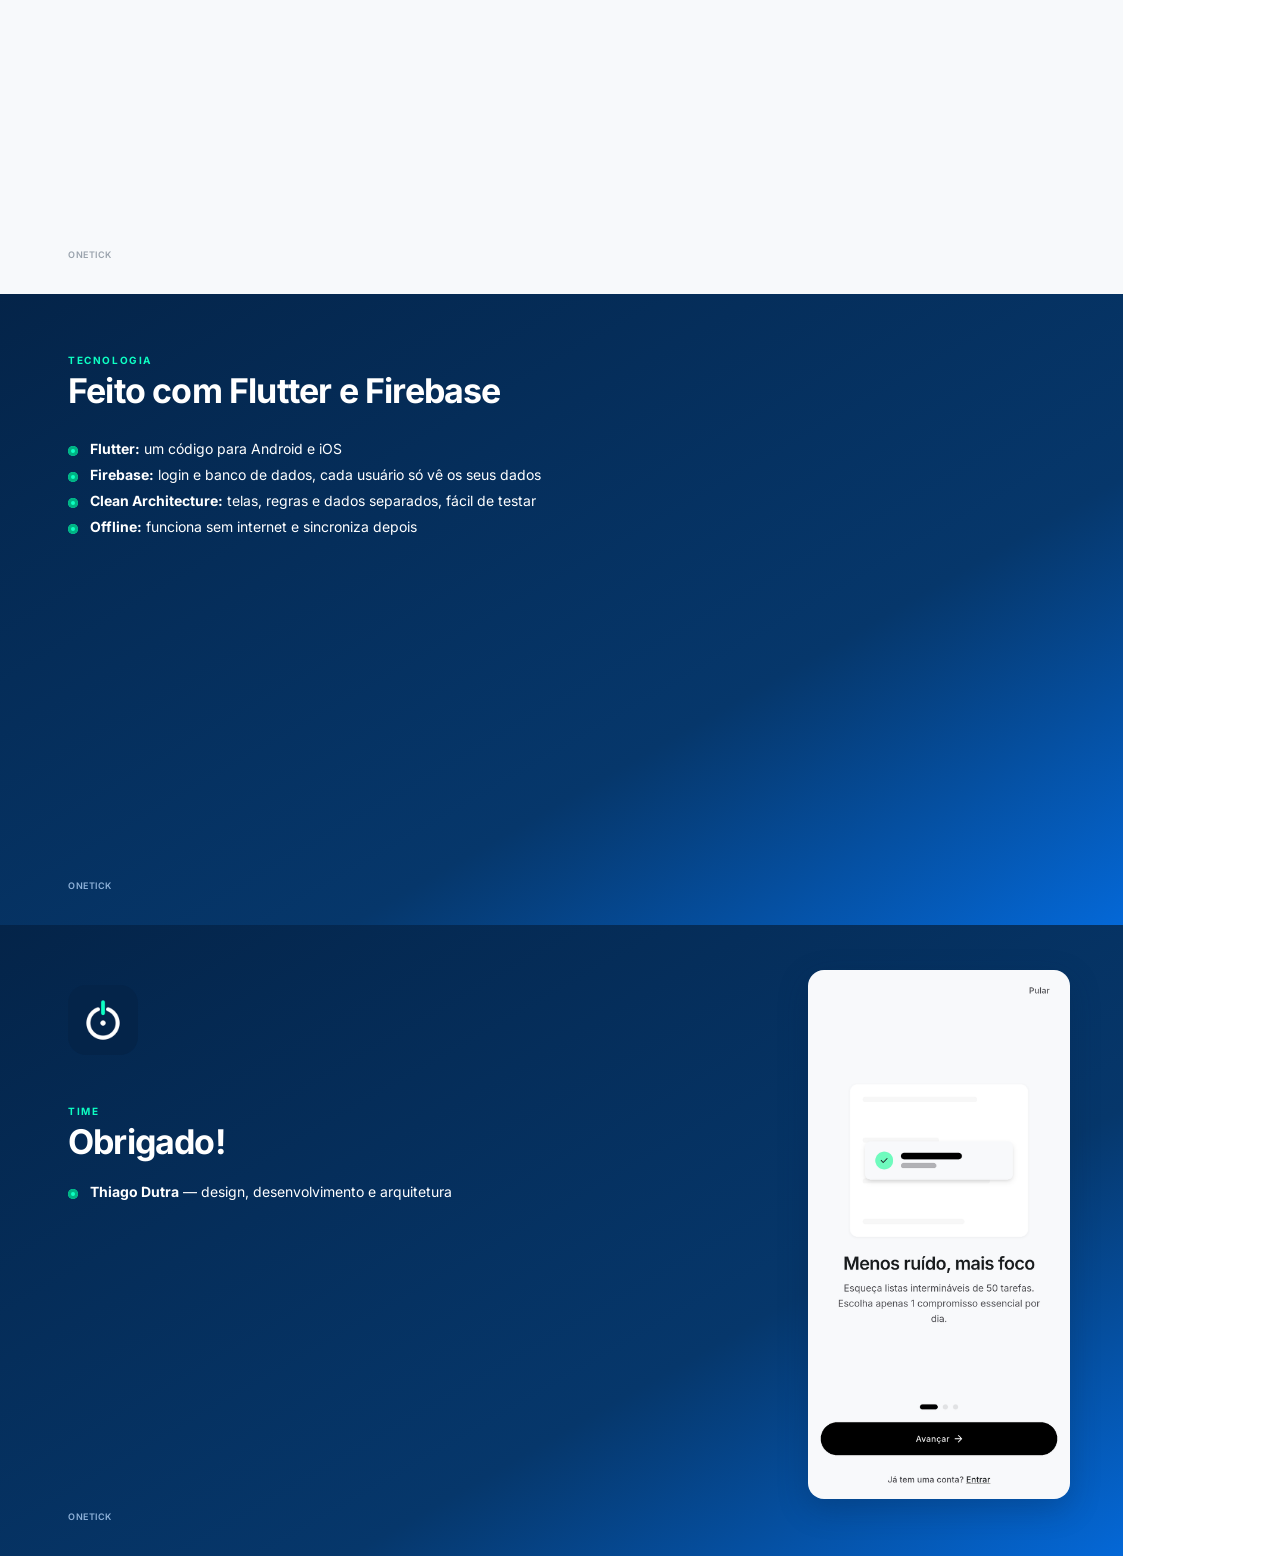
==== commit 0b399ece: "docs(OT-0046): Regerar PDFs da apresentação com prints do emulador e nota de nomes por feature" ====
--- a/docs/apresentacao/src/pitch.html
+++ b/docs/apresentacao/src/pitch.html
@@ -37,15 +37,15 @@
 
 <!-- 1 capa -->
 <section class="slide dark">
-  <img class="logo" src="../../images/icone.png" alt="">
+  <img class="logo" src="../../../.github/images/icone.png" alt="">
   <div style="margin-top: 14mm">
     <div class="kicker">Pitch · Lifeados Academy</div>
     <h1 style="font-size: 54px">OneTick</h1>
     <p class="big" style="font-size: 20px; max-width: 120mm">Um foco essencial por dia.</p>
   </div>
   <div class="phones" style="top: 14mm">
-    <img src="../../../test/goldens/today_pending.png" alt="">
-    <img src="../../../test/goldens/today_completed.png" alt="">
+    <img src="../../../.github/images/emulador/07_hoje.png" alt="">
+    <img src="../../../.github/images/emulador/08_concluido.png" alt="">
   </div>
   <div class="brand">THIAGO DUTRA</div>
 </section>
@@ -61,8 +61,8 @@
     <li>Histórico e sequência de dias</li>
   </ul>
   <div class="phones">
-    <img src="../../../test/goldens/define_focus.png" alt="">
-    <img src="../../../test/goldens/history.png" alt="">
+    <img src="../../../.github/images/emulador/06_define.png" alt="">
+    <img src="../../../.github/images/emulador/09_historico.png" alt="">
   </div>
   <div class="brand">ONETICK</div>
 </section>
@@ -94,7 +94,7 @@
 
 <!-- 5 time -->
 <section class="slide dark">
-  <img class="logo" src="../../images/icone.png" alt="">
+  <img class="logo" src="../../../.github/images/icone.png" alt="">
   <div style="margin-top: 12mm">
     <div class="kicker">Time</div>
     <h1>Obrigado!</h1>
@@ -103,7 +103,7 @@
     </ul>
   </div>
   <div class="phones">
-    <img src="../../../test/goldens/onboarding_1.png" alt="">
+    <img src="../../../.github/images/emulador/01_onb1.png" alt="">
   </div>
   <div class="brand">ONETICK</div>
 </section>
